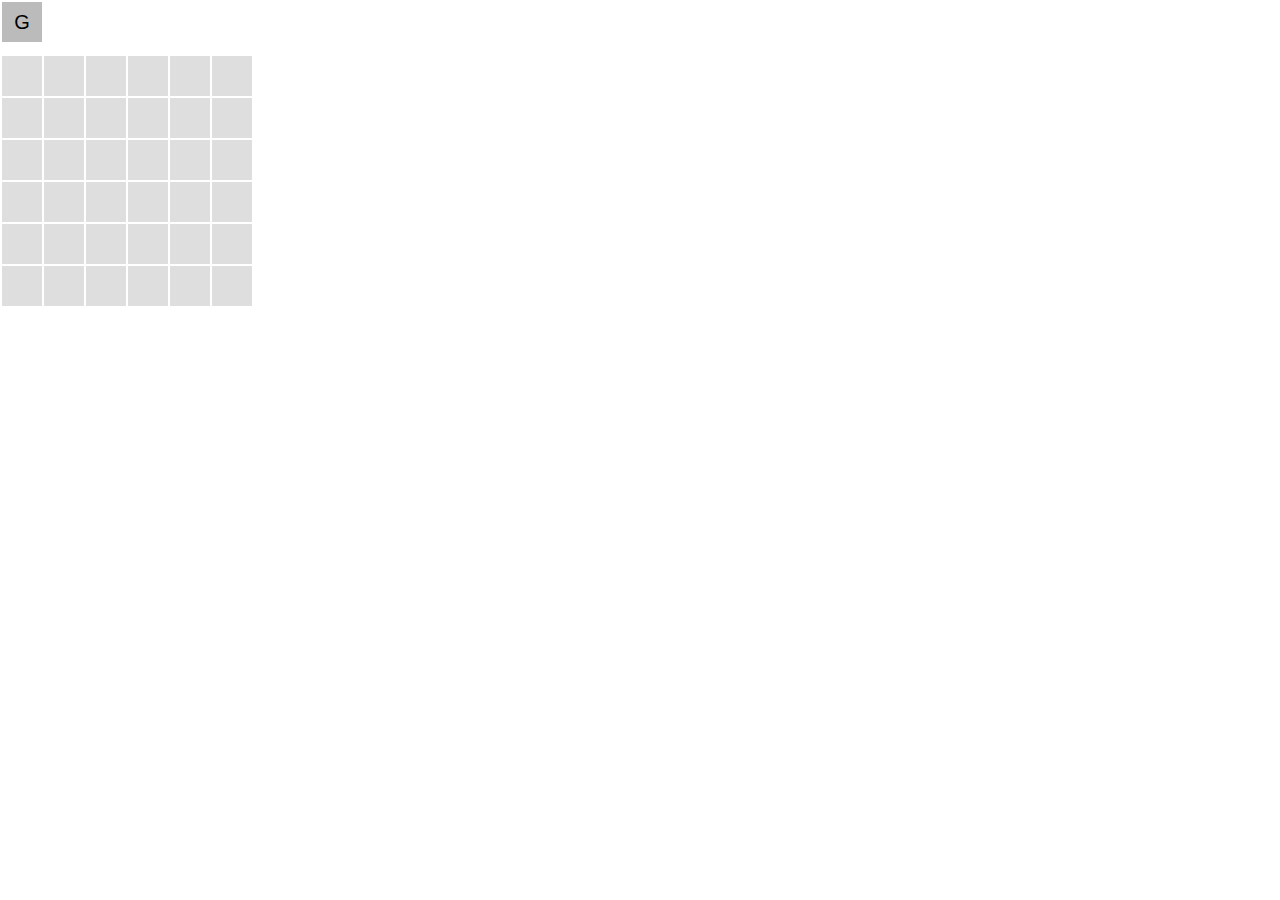
==== index.html @ 2b86ee4f "first commit" ====
<!DOCTYPE html PUBLIC "-//W3C//DTD XHTML 1.0 Strict//EN" "http://www.w3.org/TR/xhtml1/DTD/xhtml1-strict.dtd">

<html xmlns="http://www.w3.org/1999/xhtml">
	<head>
		<script type="text/javascript" src='http://code.jquery.com/jquery-1.10.2.min.js'></script>
		<link rel="stylesheet" href="styles.css" type="text/css">
		<script type="text/javascript">
			
			$(document).ready(function(){
				object = getItem();
				$("div#menu td").html(object);
				
				$("div#board td").click(function() {
					// check neighbors
					var thisid = this.id;
					
					checkNeighbors(thisid);
					$("div#board td#" + thisid).html(object);  // print object onto cell
					// $("div#board td#" + thisid).css({'background-color': '#00FF00;'});
					$("div#board td#" + thisid).addClass(object);
					
					var xCoord = thisid.charAt(0);
					var yCoord = thisid.charAt(1);
					
					$("div#menu td").html(getItem());  // get new item
				});
				
			});
			
			function createPlot(x, y) {
				this.xCoord = x;
				this.yCoord = y;
				this.object = getItem();
			}
			
			function getItem() {
				var randomNumber = Math.round(Math.random() * 100);
				
				if (randomNumber >= 0 && randomNumber <= 70) {
					object = "G";
				} else if (randomNumber > 70 && randomNumber <= 93) {
					object = "B";
				} else if (randomNumber > 93 && randomNumber <= 98) {
					object = "T";
				} else if (randomNumber > 98 && randomNumber <= 100) {
					object = "H";
				}
				
				return object;
			}
			
			function checkNeighbors(thisis) {
				thisis = parseInt(thisis);  // convert to number
				var northNeighbor = thisis - 1;
				var eastNeighbor = thisis + 10;
				var southNeighbor = thisis + 1;
				var westNeighbor = thisis - 10;
				
				// $("div#board td#" + northNeighbor).css({'background-color': '#BFB'});
				// $("div#board td#" + eastNeighbor).css({'background-color': '#BFB'});
				// $("div#board td#" + southNeighbor).css({'background-color': '#BFB'});
				// $("div#board td#" + westNeighbor).css({'background-color': '#BFB'});
			}
			
		</script>
	</head>
	<body>
		<div id="menu">
			<table>
				<tr>
					<td></td>
				</tr>
			</table>
		</div>
		<div id="board">
			<table>
				<tr>
					<td id="11"></td>
					<td id="21"></td>
					<td id="31"></td>
					<td id="41"></td>
					<td id="51"></td>
					<td id="61"></td>
				</tr>
				<tr>
					<td id="12"></td>
					<td id="22"></td>
					<td id="32"></td>
					<td id="42"></td>
					<td id="52"></td>
					<td id="62"></td>
				</tr>
				<tr>
					<td id="13"></td>
					<td id="23"></td>
					<td id="33"></td>
					<td id="43"></td>
					<td id="53"></td>
					<td id="63"></td>
				</tr>
				<tr>
					<td id="14"></td>
					<td id="24"></td>
					<td id="34"></td>
					<td id="44"></td>
					<td id="54"></td>
					<td id="64"></td>
				</tr>
				<tr>
					<td id="15"></td>
					<td id="25"></td>
					<td id="35"></td>
					<td id="45"></td>
					<td id="55"></td>
					<td id="65"></td>
				</tr>
					<td id="16"></td>
					<td id="26"></td>
					<td id="36"></td>
					<td id="46"></td>
					<td id="56"></td>
					<td id="66"></td>
				</tr>
			</table>
		</div>
		<div id="board2">
			<table>
			</table>
		</div>
	</body>
</html>
---- styles.css ----
* {
	border: 0 none;
	outline: 0;
	padding: 0;
	margin: 0;
	font: 14px "Lucida Grande", Helvetica, Arial, sans-serif;
}

div#menu {
	margin-bottom: 10px;
}

div#menu td {
	background-color: #BBB;
}

tr {
	margin: 0;
	padding: 0;
}

td {
	text-align: center;
	font-size: 20px;
	background-color: #dedede;
	width: 40px;
	height: 40px;
}

.G { background-color: #CCFF33; }

.B { background-color: #44DD44; }

.T { background-color: #119911; }

.H { background-color: #885500; }
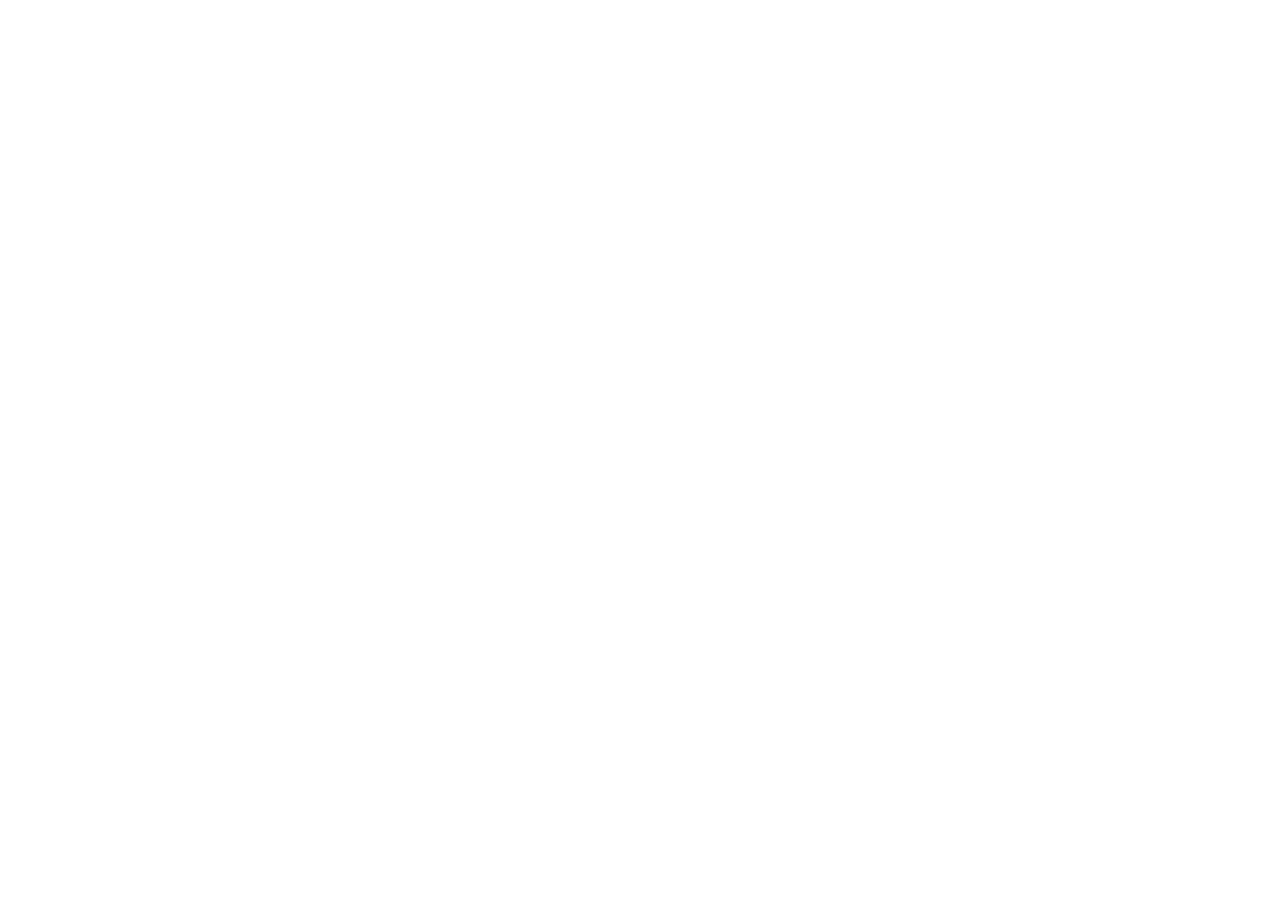
==== commit 7cc763f0: "Scaffolded basic app" ====
--- a/index.html
+++ b/index.html
@@ -1,131 +1,14 @@
-<!DOCTYPE html PUBLIC "-//W3C//DTD XHTML 1.0 Strict//EN" "http://www.w3.org/TR/xhtml1/DTD/xhtml1-strict.dtd">
+<!DOCTYPE html>
 
-<html xmlns="http://www.w3.org/1999/xhtml">
+<html lang="en">
 	<head>
-		<script type="text/javascript" src='http://code.jquery.com/jquery-1.10.2.min.js'></script>
-		<link rel="stylesheet" href="styles.css" type="text/css">
-		<script type="text/javascript">
-			
-			$(document).ready(function(){
-				object = getItem();
-				$("div#menu td").html(object);
-				
-				$("div#board td").click(function() {
-					// check neighbors
-					var thisid = this.id;
-					
-					checkNeighbors(thisid);
-					$("div#board td#" + thisid).html(object);  // print object onto cell
-					// $("div#board td#" + thisid).css({'background-color': '#00FF00;'});
-					$("div#board td#" + thisid).addClass(object);
-					
-					var xCoord = thisid.charAt(0);
-					var yCoord = thisid.charAt(1);
-					
-					$("div#menu td").html(getItem());  // get new item
-				});
-				
-			});
-			
-			function createPlot(x, y) {
-				this.xCoord = x;
-				this.yCoord = y;
-				this.object = getItem();
-			}
-			
-			function getItem() {
-				var randomNumber = Math.round(Math.random() * 100);
-				
-				if (randomNumber >= 0 && randomNumber <= 70) {
-					object = "G";
-				} else if (randomNumber > 70 && randomNumber <= 93) {
-					object = "B";
-				} else if (randomNumber > 93 && randomNumber <= 98) {
-					object = "T";
-				} else if (randomNumber > 98 && randomNumber <= 100) {
-					object = "H";
-				}
-				
-				return object;
-			}
-			
-			function checkNeighbors(thisis) {
-				thisis = parseInt(thisis);  // convert to number
-				var northNeighbor = thisis - 1;
-				var eastNeighbor = thisis + 10;
-				var southNeighbor = thisis + 1;
-				var westNeighbor = thisis - 10;
-				
-				// $("div#board td#" + northNeighbor).css({'background-color': '#BFB'});
-				// $("div#board td#" + eastNeighbor).css({'background-color': '#BFB'});
-				// $("div#board td#" + southNeighbor).css({'background-color': '#BFB'});
-				// $("div#board td#" + westNeighbor).css({'background-color': '#BFB'});
-			}
-			
-		</script>
+		<title></title>
+		<link rel="stylesheet" href="css/styles.css" type="text/css" media="screen" />
 	</head>
+
 	<body>
-		<div id="menu">
-			<table>
-				<tr>
-					<td></td>
-				</tr>
-			</table>
-		</div>
-		<div id="board">
-			<table>
-				<tr>
-					<td id="11"></td>
-					<td id="21"></td>
-					<td id="31"></td>
-					<td id="41"></td>
-					<td id="51"></td>
-					<td id="61"></td>
-				</tr>
-				<tr>
-					<td id="12"></td>
-					<td id="22"></td>
-					<td id="32"></td>
-					<td id="42"></td>
-					<td id="52"></td>
-					<td id="62"></td>
-				</tr>
-				<tr>
-					<td id="13"></td>
-					<td id="23"></td>
-					<td id="33"></td>
-					<td id="43"></td>
-					<td id="53"></td>
-					<td id="63"></td>
-				</tr>
-				<tr>
-					<td id="14"></td>
-					<td id="24"></td>
-					<td id="34"></td>
-					<td id="44"></td>
-					<td id="54"></td>
-					<td id="64"></td>
-				</tr>
-				<tr>
-					<td id="15"></td>
-					<td id="25"></td>
-					<td id="35"></td>
-					<td id="45"></td>
-					<td id="55"></td>
-					<td id="65"></td>
-				</tr>
-					<td id="16"></td>
-					<td id="26"></td>
-					<td id="36"></td>
-					<td id="46"></td>
-					<td id="56"></td>
-					<td id="66"></td>
-				</tr>
-			</table>
-		</div>
-		<div id="board2">
-			<table>
-			</table>
-		</div>
+		<svg></svg>	
+		<script src="js/jquery-1.11.1.min.js"></script>
 	</body>
+
 </html>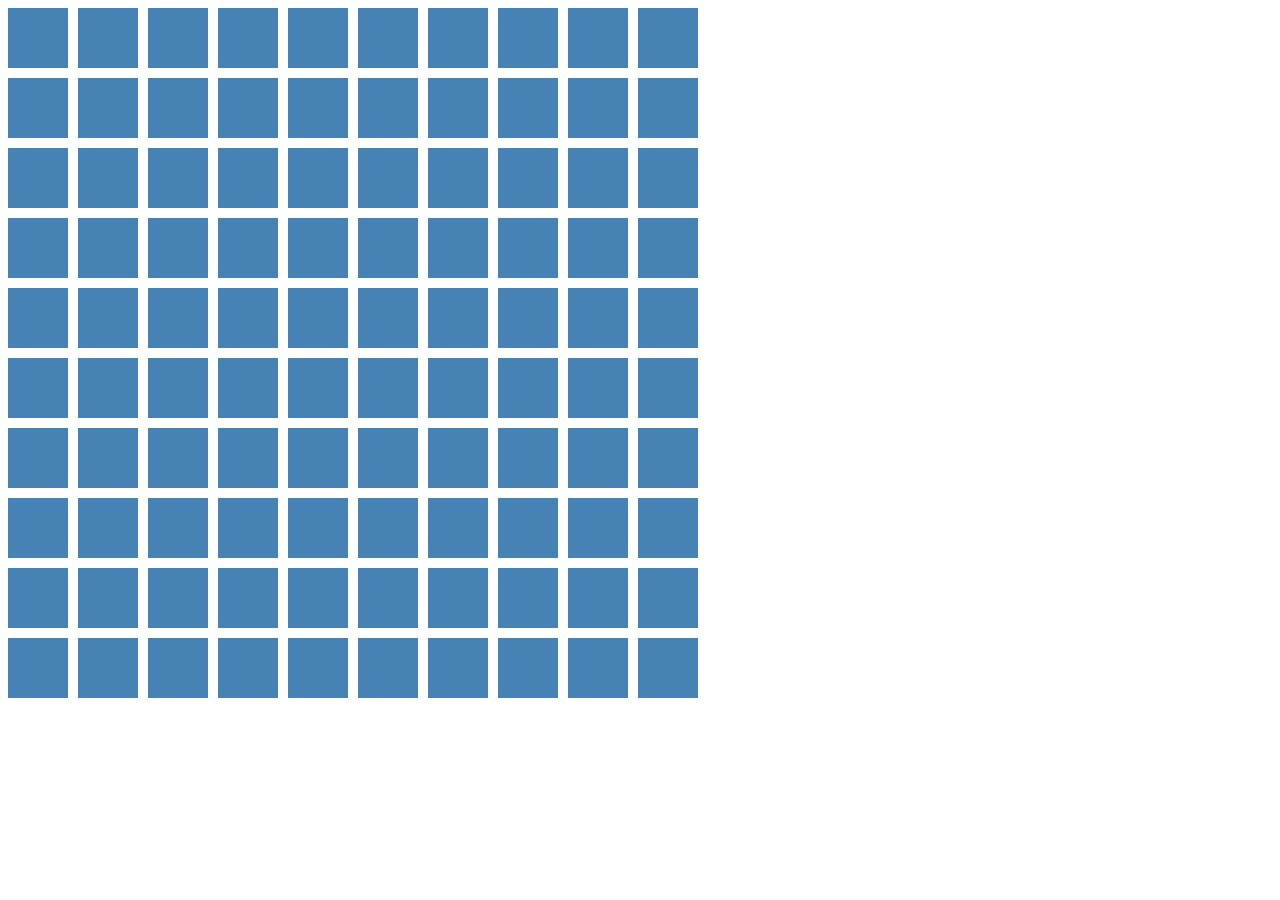
==== commit 3536ac41: "Added an init function and create grid function" ====
--- a/index.html
+++ b/index.html
@@ -7,8 +7,9 @@
 	</head>
 
 	<body>
-		<svg></svg>	
+		<svg id="grid"></svg>	
 		<script src="js/jquery-1.11.1.min.js"></script>
+		<script src="js/main.js"></script>
 	</body>
 
 </html>--- a/css/styles.css
+++ b/css/styles.css
@@ -0,0 +1,10 @@
+
+
+svg {
+	//width: 800px;
+	//height: 800px;
+}
+
+svg rect.square{
+	fill: steelblue;
+}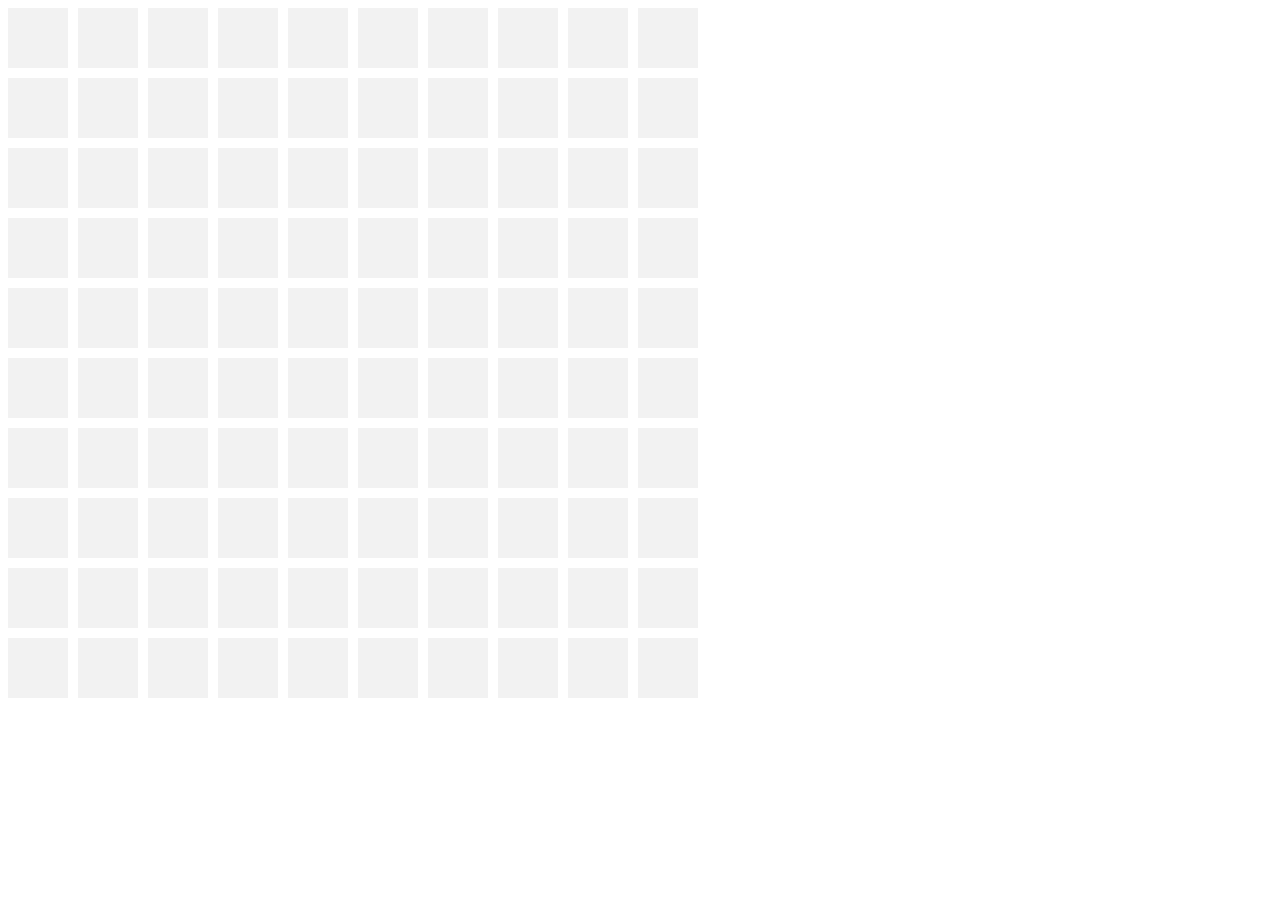
==== commit 8ce11458: "added generic functions for creating svgs" ====
--- a/index.html
+++ b/index.html
@@ -7,7 +7,7 @@
 	</head>
 
 	<body>
-		<svg id="grid"></svg>	
+		<svg id="game"></svg>	
 		<script src="js/jquery-1.11.1.min.js"></script>
 		<script src="js/main.js"></script>
 	</body>
--- a/css/styles.css
+++ b/css/styles.css
@@ -1,10 +1,3 @@
-
-
-svg {
-	//width: 800px;
-	//height: 800px;
-}
-
 svg rect.square{
-	fill: steelblue;
+	fill: #F2F2F2;
 }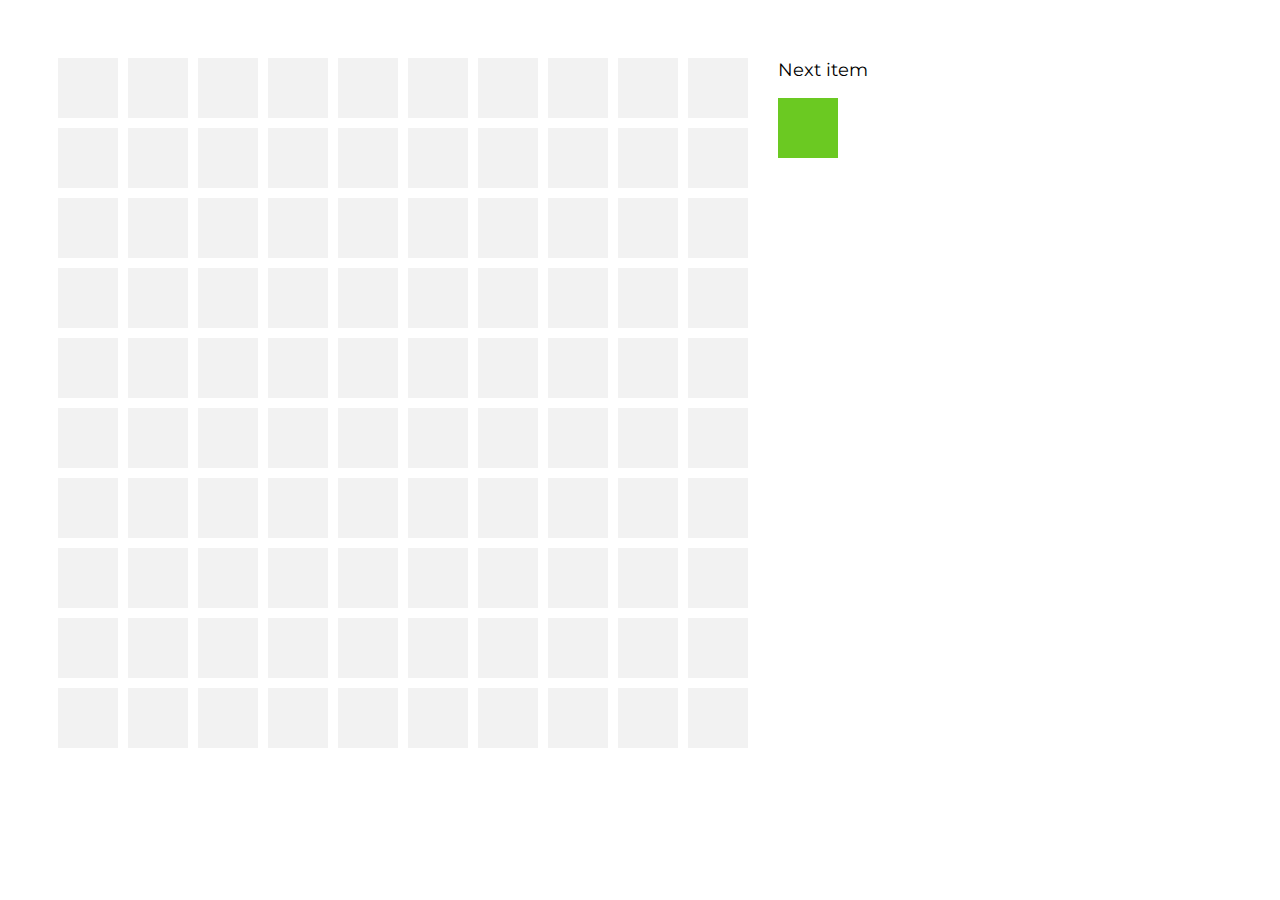
==== commit 10177cad: "created side panel for next item" ====
--- a/index.html
+++ b/index.html
@@ -3,6 +3,7 @@
 <html lang="en">
 	<head>
 		<title></title>
+		<link href='http://fonts.googleapis.com/css?family=Montserrat' rel='stylesheet' type='text/css'>
 		<link rel="stylesheet" href="css/styles.css" type="text/css" media="screen" />
 	</head>
 
--- a/css/styles.css
+++ b/css/styles.css
@@ -1,3 +1,24 @@
-svg rect.square{
+svg text {
+	font-family: 'Montserrat', sans-serif;
+	font-size: 18px;
+}
+
+svg rect{
 	fill: #F2F2F2;
+}
+
+svg rect.grass{
+	fill: rgb(107, 201, 34);
+}
+
+svg rect.bush{
+	fill:rgb(39, 88, 19);
+}
+
+svg rect.tree{
+	fill: rgb(172, 105, 20);
+}
+
+svg rect.hut{
+	fill:rgb(228, 185, 131);
 }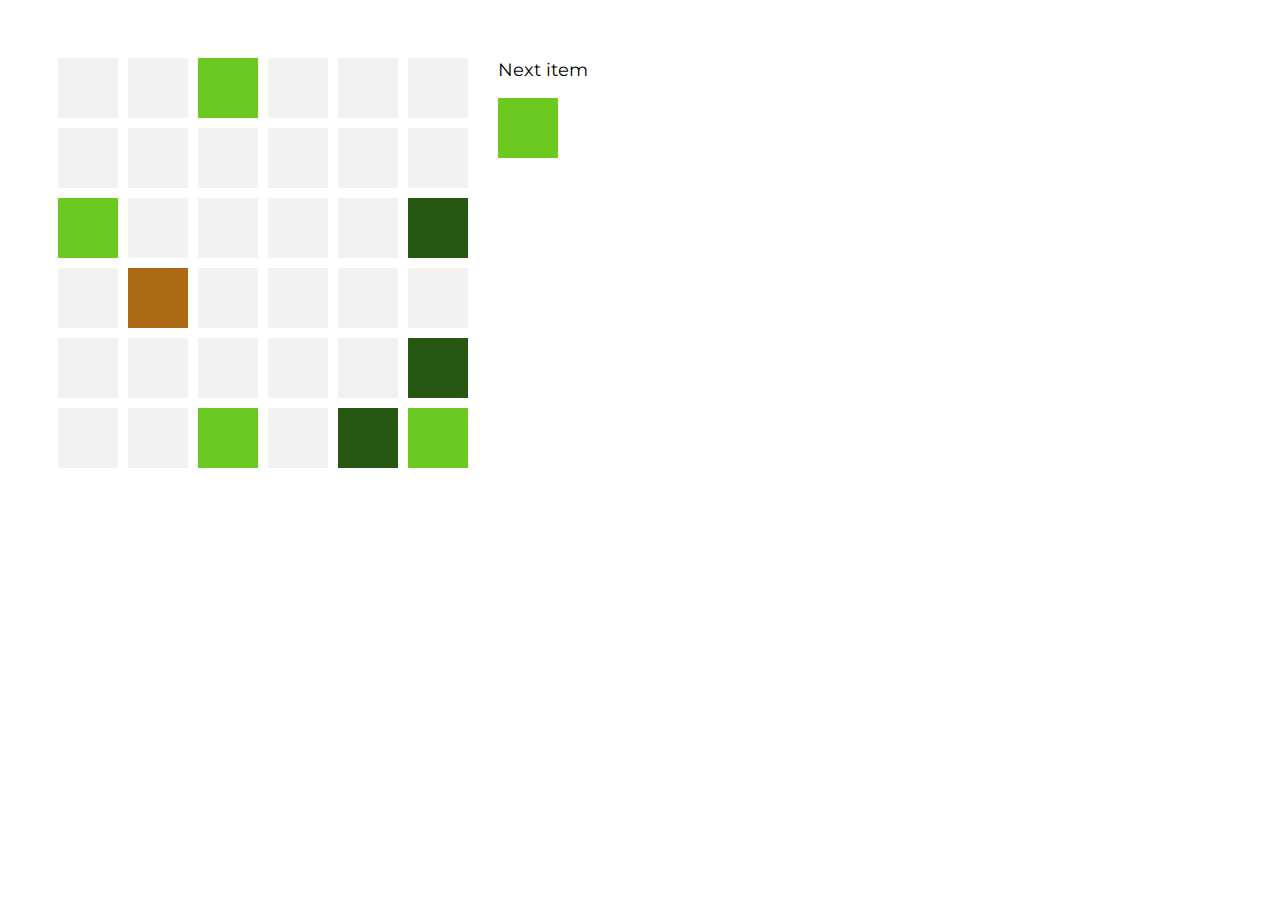
==== commit bb7b0e74: "added clickable boxes and jquery.svg library" ====
--- a/index.html
+++ b/index.html
@@ -5,12 +5,20 @@
 		<title></title>
 		<link href='http://fonts.googleapis.com/css?family=Montserrat' rel='stylesheet' type='text/css'>
 		<link rel="stylesheet" href="css/styles.css" type="text/css" media="screen" />
+		
+		<!-- load jquery library -->
+		<script src="js/jquery-1.11.1.min.js"></script>
+		
+		<!-- load jquery svg library and styles -->
+		<link rel="stylesheet" type="text/css" href="css/jquery.svg.css">
+		<script type="text/javascript" src="js/jquery.svg.js/jquery.svg.js"></script>
+		
+		<!-- main javascript file -->
+		<script src="js/main.js"></script>
 	</head>
 
 	<body>
 		<svg id="game"></svg>	
-		<script src="js/jquery-1.11.1.min.js"></script>
-		<script src="js/main.js"></script>
 	</body>
 
 </html>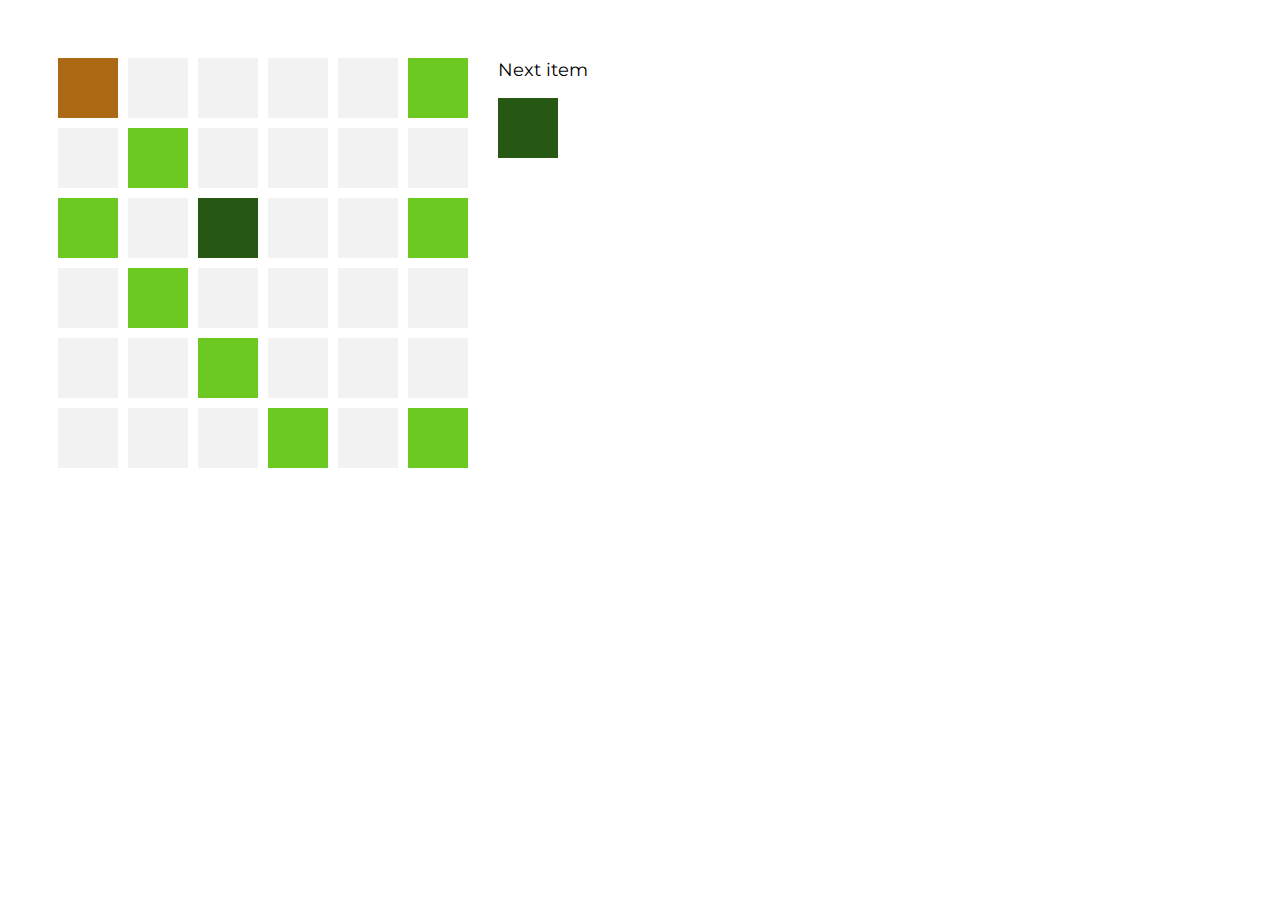
==== commit a2a5d7fe: "recursive fill function is working" ====
--- a/index.html
+++ b/index.html
@@ -1,24 +1,25 @@
-<!DOCTYPE html>
-
-<html lang="en">
-	<head>
-		<title></title>
-		<link href='http://fonts.googleapis.com/css?family=Montserrat' rel='stylesheet' type='text/css'>
-		<link rel="stylesheet" href="css/styles.css" type="text/css" media="screen" />
-		
-		<!-- load jquery library -->
-		<script src="js/jquery-1.11.1.min.js"></script>
-		
-		<!-- load jquery svg library and styles -->
-		<link rel="stylesheet" type="text/css" href="css/jquery.svg.css">
-		<script type="text/javascript" src="js/jquery.svg.js/jquery.svg.js"></script>
-		
-		<!-- main javascript file -->
-		<script src="js/main.js"></script>
-	</head>
-
-	<body>
-		<svg id="game"></svg>	
-	</body>
-
+<!DOCTYPE html>
+
+<html lang="en">
+	<head>
+		<title></title>
+		<link href='http://fonts.googleapis.com/css?family=Montserrat' rel='stylesheet' type='text/css'>
+		<link rel="stylesheet" href="css/styles.css" type="text/css" media="screen" />
+		
+		<!-- load jquery library -->
+		<script src="js/jquery-1.11.1.min.js"></script>
+		
+		<!-- load jquery svg library and styles -->
+		<link rel="stylesheet" type="text/css" href="css/jquery.svg.css">
+		<script type="text/javascript" src="js/jquery.svg.js/jquery.svg.js"></script>
+		
+		<!-- main javascript file -->
+		<script src="js/main.js"></script>
+	</head>
+
+	<body>
+		<svg id="game"></svg>
+		<div id="gameOver"></div>
+	</body>
+
 </html>--- a/css/styles.css
+++ b/css/styles.css
@@ -1,24 +1,28 @@
-svg text {
-	font-family: 'Montserrat', sans-serif;
-	font-size: 18px;
-}
-
-svg rect{
-	fill: #F2F2F2;
-}
-
-svg rect.grass{
-	fill: rgb(107, 201, 34);
-}
-
-svg rect.bush{
-	fill:rgb(39, 88, 19);
-}
-
-svg rect.tree{
-	fill: rgb(172, 105, 20);
-}
-
-svg rect.hut{
-	fill:rgb(228, 185, 131);
+svg text, #gameOver  {
+	font-family: 'Montserrat', sans-serif;
+	font-size: 18px;
+}
+
+#gameOver {
+	margin-left: 50px;
+}
+
+svg rect{
+	fill: #F2F2F2;
+}
+
+svg rect.grass{
+	fill: rgb(107, 201, 34);
+}
+
+svg rect.bush{
+	fill:rgb(39, 88, 19);
+}
+
+svg rect.tree{
+	fill: rgb(172, 105, 20);
+}
+
+svg rect.hut{
+	fill:rgb(228, 185, 131);
 }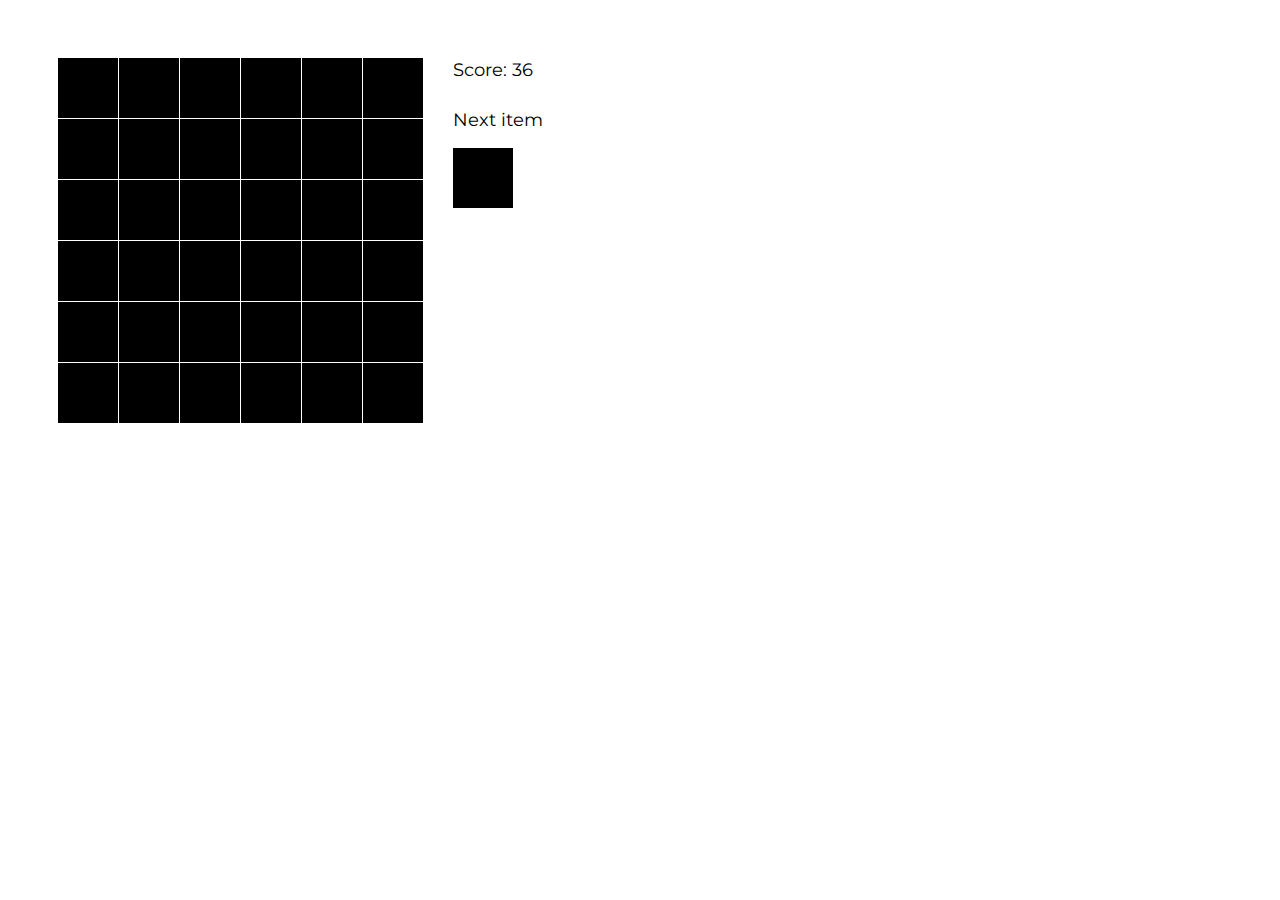
==== commit 6939f403: "adding svg images" ====
--- a/index.html
+++ b/index.html
@@ -1,22 +1,14 @@
 <!DOCTYPE html>
-
 <html lang="en">
 	<head>
 		<title></title>
 		<link href='http://fonts.googleapis.com/css?family=Montserrat' rel='stylesheet' type='text/css'>
 		<link rel="stylesheet" href="css/styles.css" type="text/css" media="screen" />
-		
-		<!-- load jquery library -->
 		<script src="js/jquery-1.11.1.min.js"></script>
-		
-		<!-- load jquery svg library and styles -->
 		<link rel="stylesheet" type="text/css" href="css/jquery.svg.css">
 		<script type="text/javascript" src="js/jquery.svg.js/jquery.svg.js"></script>
-		
-		<!-- main javascript file -->
 		<script src="js/main.js"></script>
 	</head>
-
 	<body>
 		<svg id="game"></svg>
 		<div id="gameOver"></div>
--- a/css/styles.css
+++ b/css/styles.css
@@ -7,22 +7,20 @@
 	margin-left: 50px;
 }
 
-svg rect{
-	fill: #F2F2F2;
-}
+/*svg rect{ fill: #F2F2F2; }*/
 
-svg rect.grass{
-	fill: rgb(107, 201, 34);
-}
+/*svg rect.grass{ fill: rgb(107, 201, 34); }
+svg rect.bush{ fill: rgb(39, 88, 19); }
+svg rect.tree{ fill: rgb(172, 105, 20); }
+svg rect.hut{ fill: rgb(228, 185, 131); }
+svg rect.house{ fill: rgb(255, 133, 0); }
+svg rect.bighouse{ fill: rgb(255, 67, 0); }
+svg rect.castle{ fill: rgb(175, 0, 0); }*/
 
-svg rect.bush{
-	fill:rgb(39, 88, 19);
-}
-
-svg rect.tree{
-	fill: rgb(172, 105, 20);
-}
-
-svg rect.hut{
-	fill:rgb(228, 185, 131);
-}+/*svg rect.grass { fill: url(img.jpg) 0 0; }
+svg rect.bush { fill: url(img.jpg) 0 0; }
+svg rect.tree { fill: url(img.jpg) 0 0; }
+svg rect.hut { fill: url(img.jpg) 0 0; }
+svg rect.house { fill: url(img.jpg) 0 0; }
+svg rect.bighouse { fill: url(img.jpg) 0 0; }
+svg rect.castle { fill: url(img.jpg) 0 0; }*/